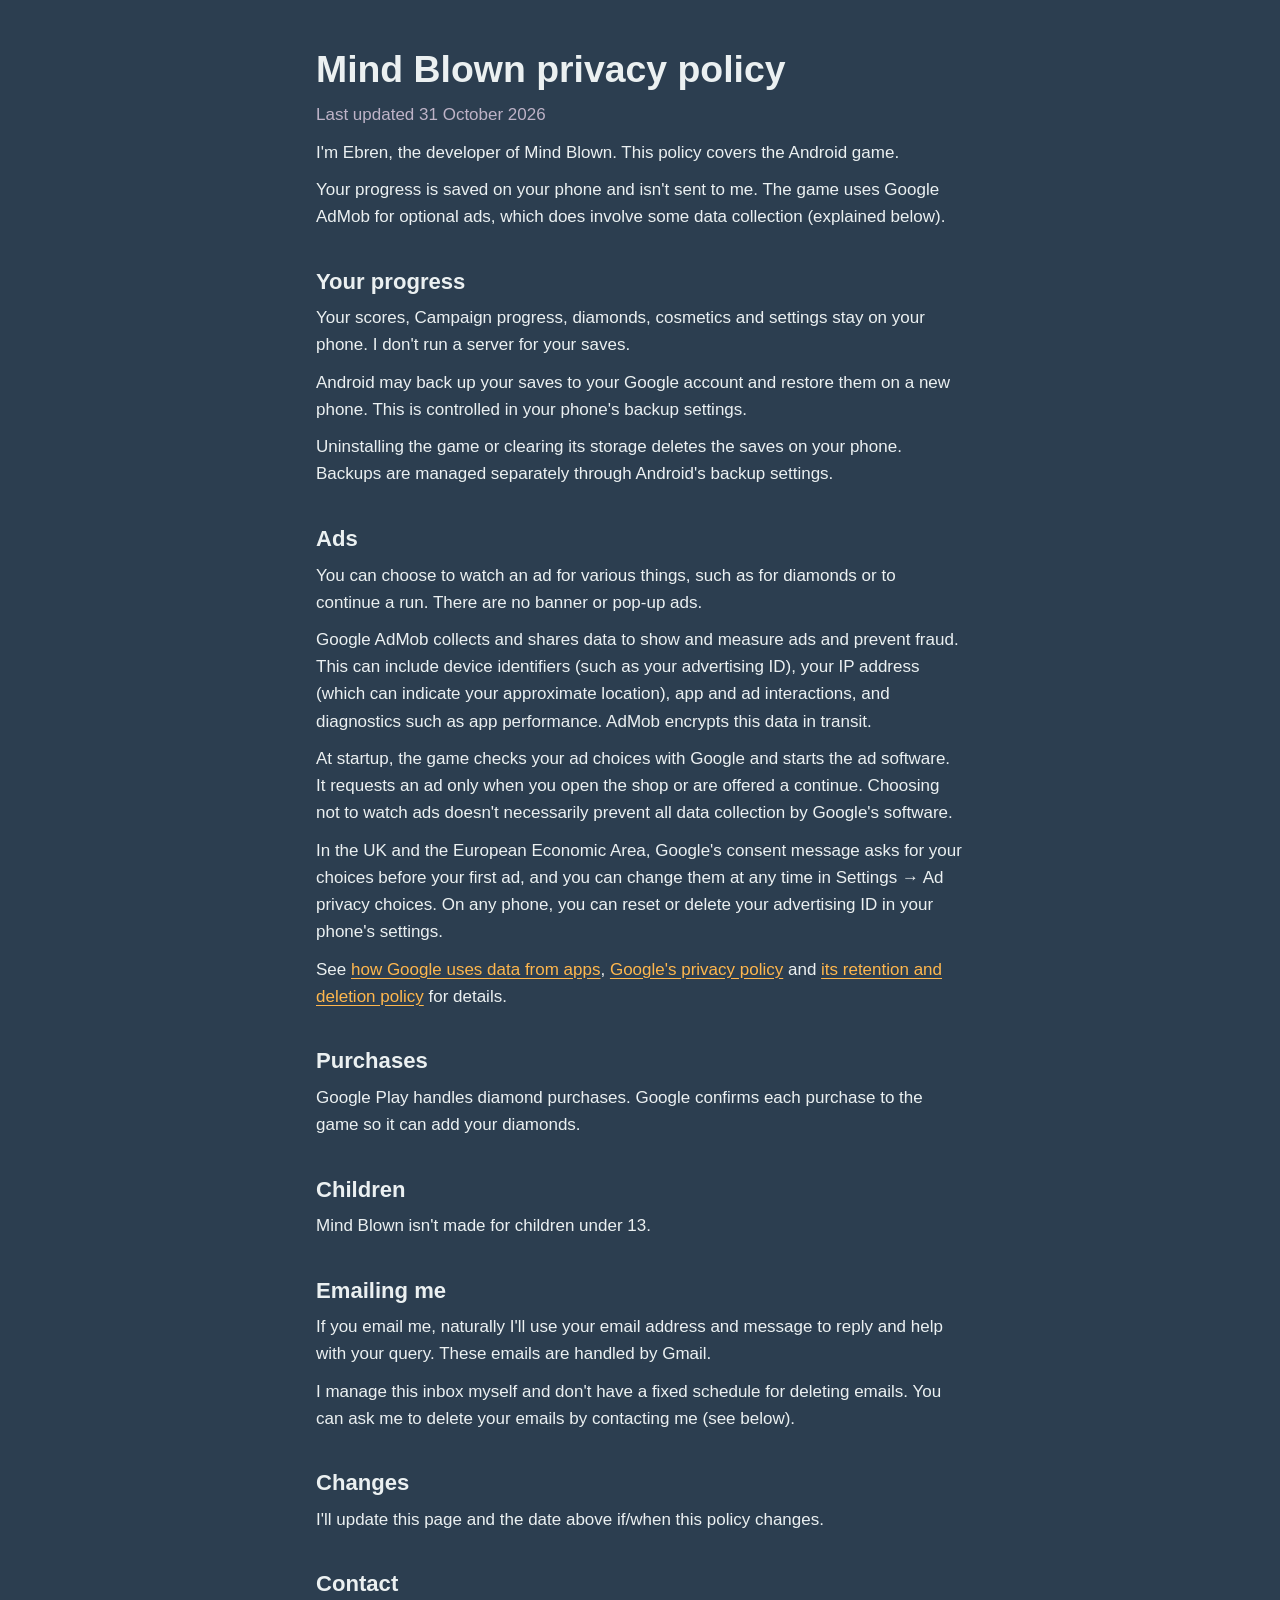
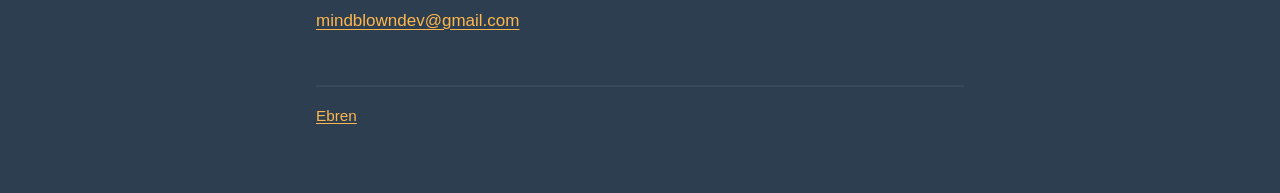
==== mindblown/privacy.html @ 54c49e57 "Add home page and Mind Blown privacy policy" ====
<!doctype html>
<html lang="en">
<head>
<meta charset="utf-8">
<meta name="viewport" content="width=device-width, initial-scale=1">
<title>Mind Blown privacy policy</title>
<meta name="description" content="What data the Mind Blown Android app uses, and what Google's ad software collects.">
<meta name="theme-color" content="#2c3e50">
<link rel="icon" href="icon.svg" type="image/svg+xml">
<link rel="stylesheet" href="../style.css">
</head>
<body>
<main>
  <h1>Mind Blown privacy policy</h1>
  <p class="muted">Last updated 31 October 2026</p>

  <p>I'm Ebren, the developer of Mind Blown. This policy covers the Android game.</p>
  <p>Your progress is saved on your phone and isn't sent to me. The game uses Google AdMob for optional ads, which does involve some data collection (explained below).</p>

  <h2>Your progress</h2>
  <p>Your scores, Campaign progress, diamonds, cosmetics and settings stay on your phone. I don't run a server for your saves.</p>
  <p>Android may back up your saves to your Google account and restore them on a new phone. This is controlled in your phone's backup settings.</p>
  <p>Uninstalling the game or clearing its storage deletes the saves on your phone. Backups are managed separately through Android's backup settings.</p>

  <h2>Ads</h2>
  <p>You can choose to watch an ad for various things, such as for diamonds or to continue a run. There are no banner or pop-up ads.</p>
  <p>Google AdMob collects and shares data to show and measure ads and prevent fraud. This can include device identifiers (such as your advertising ID), your IP address (which can indicate your approximate location), app and ad interactions, and diagnostics such as app performance. AdMob encrypts this data in transit.</p>
  <p>At startup, the game checks your ad choices with Google and starts the ad software. It requests an ad only when you open the shop or are offered a continue. Choosing not to watch ads doesn't necessarily prevent all data collection by Google's software.</p>
  <p>In the UK and the European Economic Area, Google's consent message asks for your choices before your first ad, and you can change them at any time in Settings → Ad privacy choices. On any phone, you can reset or delete your advertising ID in your phone's settings.</p>
  <p>See <a href="https://policies.google.com/technologies/partner-sites">how Google uses data from apps</a>, <a href="https://policies.google.com/privacy">Google's privacy policy</a> and <a href="https://policies.google.com/technologies/retention">its retention and deletion policy</a> for details.</p>

  <h2>Purchases</h2>
  <p>Google Play handles diamond purchases. Google confirms each purchase to the game so it can add your diamonds.</p>

  <h2>Children</h2>
  <p>Mind Blown isn't made for children under 13.</p>

  <h2>Emailing me</h2>
  <p>If you email me, naturally I'll use your email address and message to reply and help with your query. These emails are handled by Gmail.</p>
  <p>I manage this inbox myself and don't have a fixed schedule for deleting emails. You can ask me to delete your emails by contacting me (see below).</p>

  <h2>Changes</h2>
  <p>I'll update this page and the date above if/when this policy changes.</p>

  <h2>Contact</h2>
  <p><a href="mailto:mindblowndev@gmail.com">mindblowndev@gmail.com</a></p>

  <footer><a href="../">Ebren</a></footer>
</main>
</body>
</html>
---- style.css ----
/* Mind Blown's own colours (src/styles.css in the game) */
:root {
  --bg: #2c3e50;
  --text: #ebf0f1;
  --muted: #beb3c7;
  --link: #ffb74d;
  --rule: #34495e;
}

* { box-sizing: border-box; }

html {
  background: var(--bg);
  color: var(--text);
  font: 17px/1.6 Arial, sans-serif;
  -webkit-text-size-adjust: 100%;
}

body { margin: 0; background: var(--bg); }

main {
  max-width: 40rem;
  margin: 0 auto;
  padding: 48px 16px 64px;
}

h1, h2 {
  font-family: 'Segoe UI Black', 'Arial Black', Arial, sans-serif;
  line-height: 1.15;
  margin: 0;
}

h1 { font-size: 2.2rem; }
h2 { font-size: 1.3rem; margin: 2.25rem 0 0.5rem; }

p { margin: 0.6rem 0; }

a { color: var(--link); text-underline-offset: 0.15em; }
a:hover { text-decoration-thickness: 2px; }

.muted { color: var(--muted); }

.game {
  display: flex;
  gap: 20px;
  align-items: flex-start;
  margin-top: 2.25rem;
}

.game img { flex: none; width: 96px; height: 96px; }
.game h2 { margin-top: 0.25rem; }

footer {
  margin-top: 3rem;
  padding-top: 1rem;
  border-top: 2px solid var(--rule);
  font-size: 0.9rem;
}

@media (max-width: 26rem) {
  .game { flex-direction: column; gap: 12px; }
  .game img { width: 80px; height: 80px; }
}
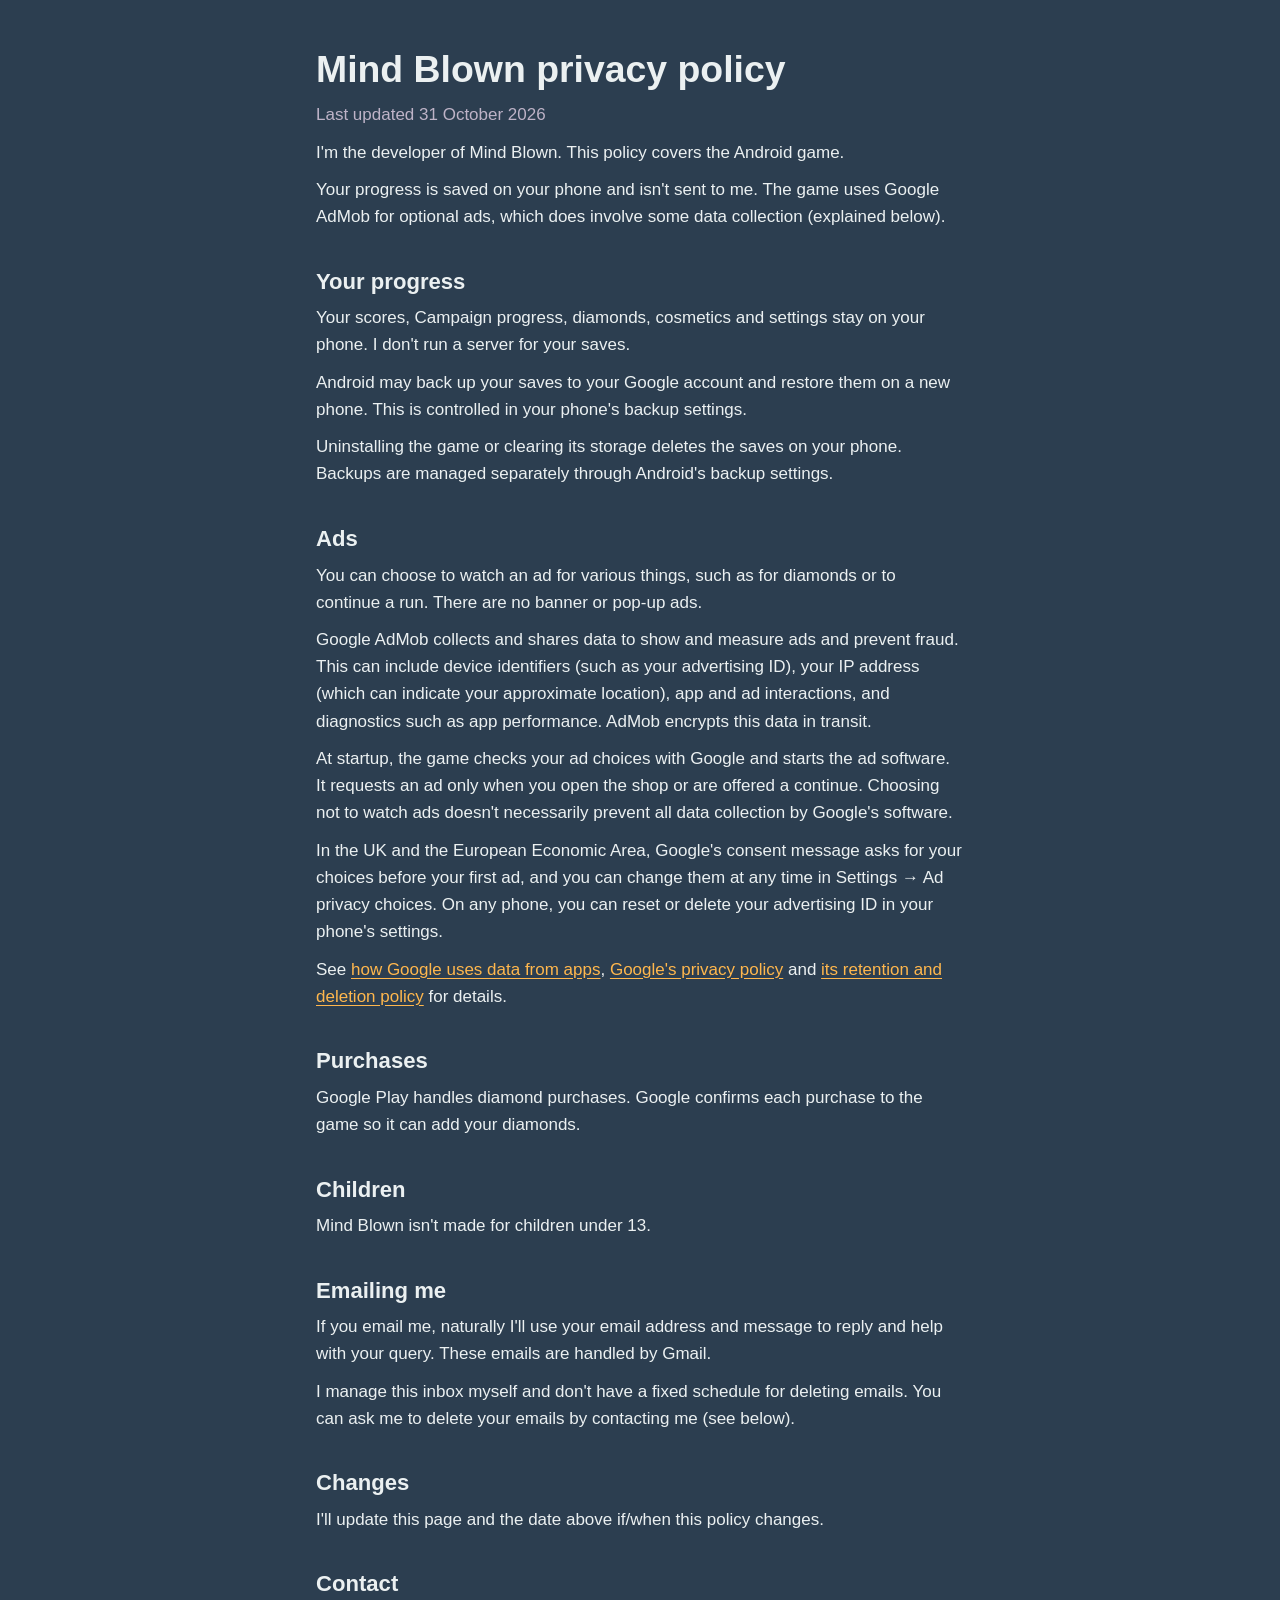
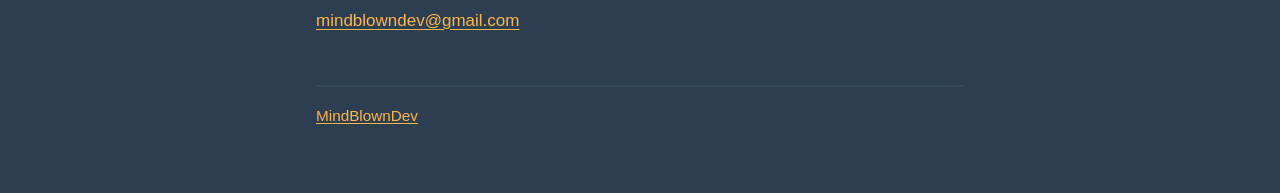
==== commit 80c0e5fe: "Replace name with MindBlownDev" ====
--- a/mindblown/privacy.html
+++ b/mindblown/privacy.html
@@ -14,7 +14,7 @@
   <h1>Mind Blown privacy policy</h1>
   <p class="muted">Last updated 31 October 2026</p>
 
-  <p>I'm Ebren, the developer of Mind Blown. This policy covers the Android game.</p>
+  <p>I'm the developer of Mind Blown. This policy covers the Android game.</p>
   <p>Your progress is saved on your phone and isn't sent to me. The game uses Google AdMob for optional ads, which does involve some data collection (explained below).</p>
 
   <h2>Your progress</h2>
@@ -45,7 +45,7 @@
   <h2>Contact</h2>
   <p><a href="mailto:mindblowndev@gmail.com">mindblowndev@gmail.com</a></p>
 
-  <footer><a href="../">Ebren</a></footer>
+  <footer><a href="../">MindBlownDev</a></footer>
 </main>
 </body>
 </html>
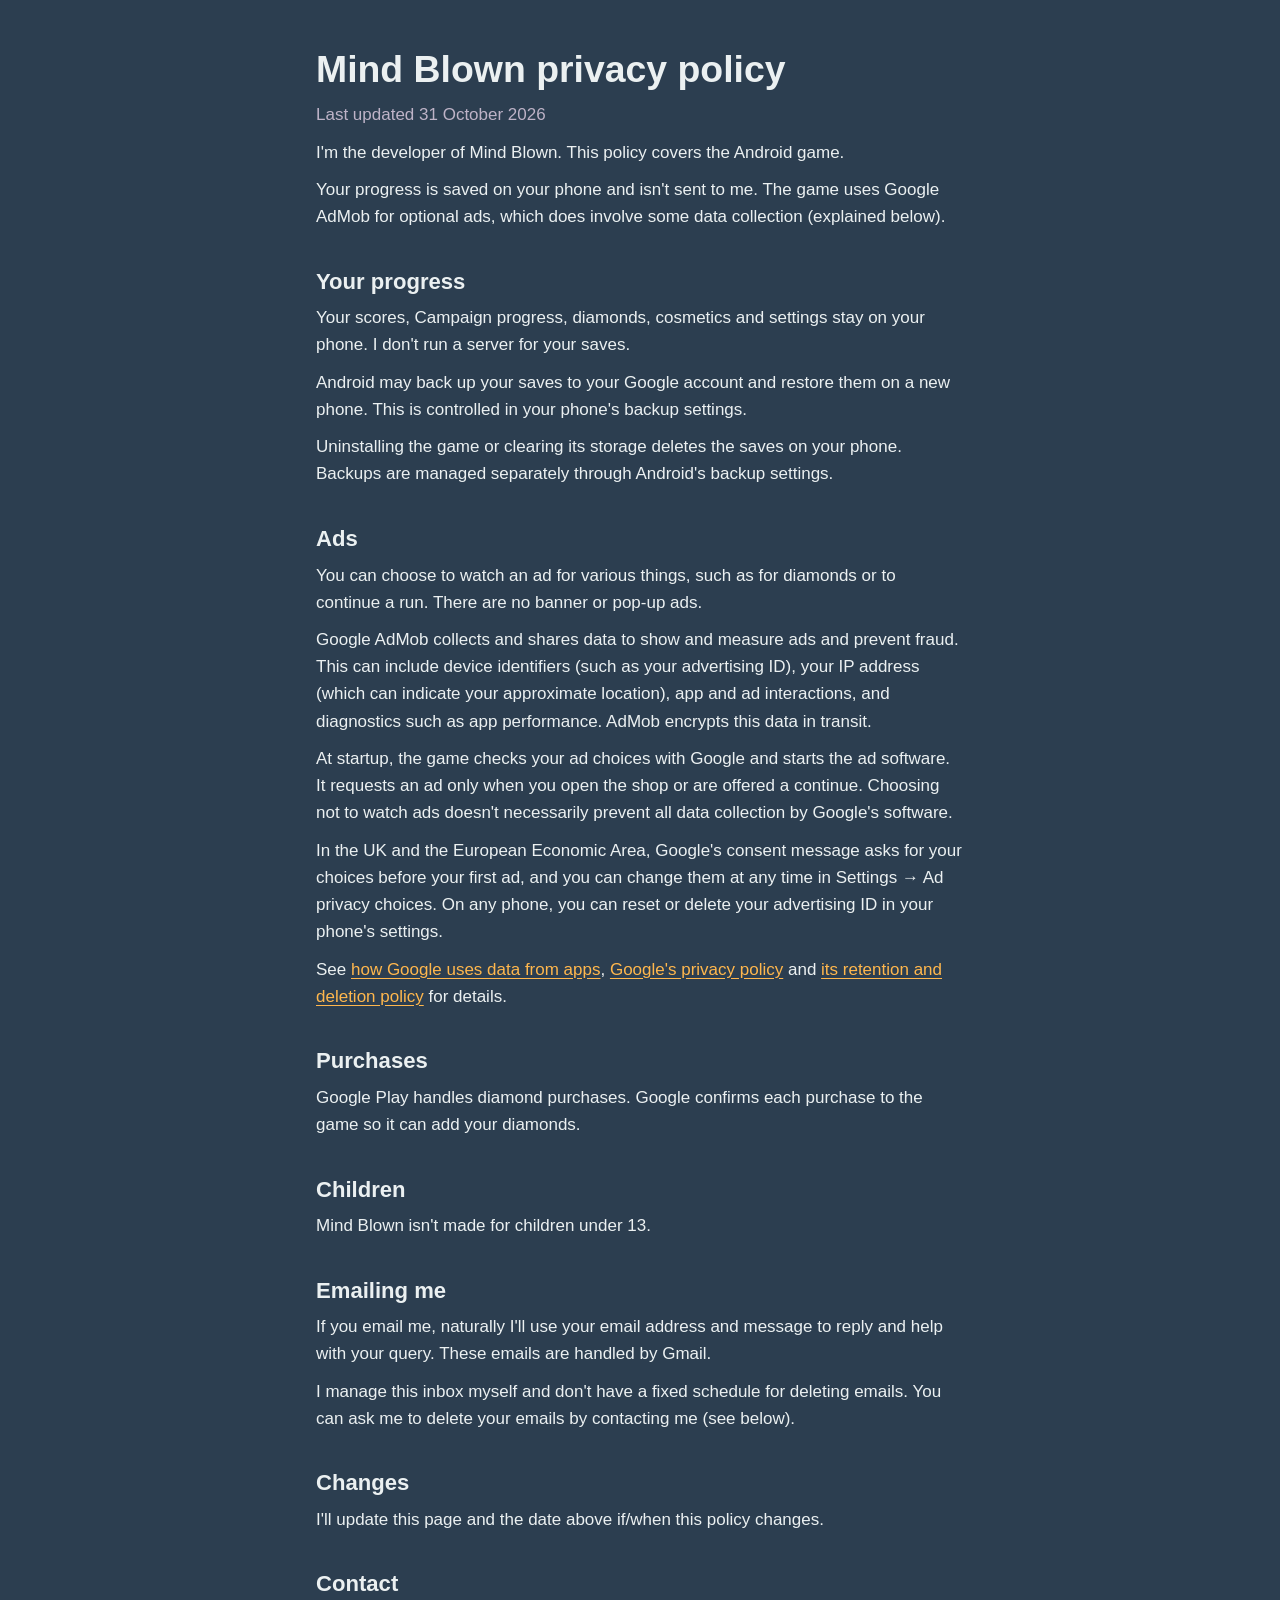
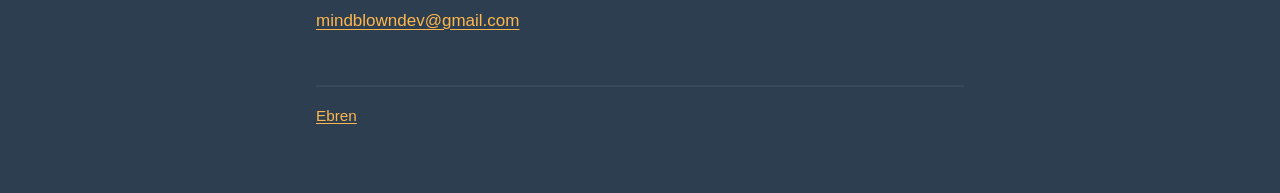
==== commit 71d2e2a9: "Rephrase, go back to including name" ====
--- a/mindblown/privacy.html
+++ b/mindblown/privacy.html
@@ -45,7 +45,7 @@
   <h2>Contact</h2>
   <p><a href="mailto:mindblowndev@gmail.com">mindblowndev@gmail.com</a></p>
 
-  <footer><a href="../">MindBlownDev</a></footer>
+  <footer><a href="../">Ebren</a></footer>
 </main>
 </body>
 </html>
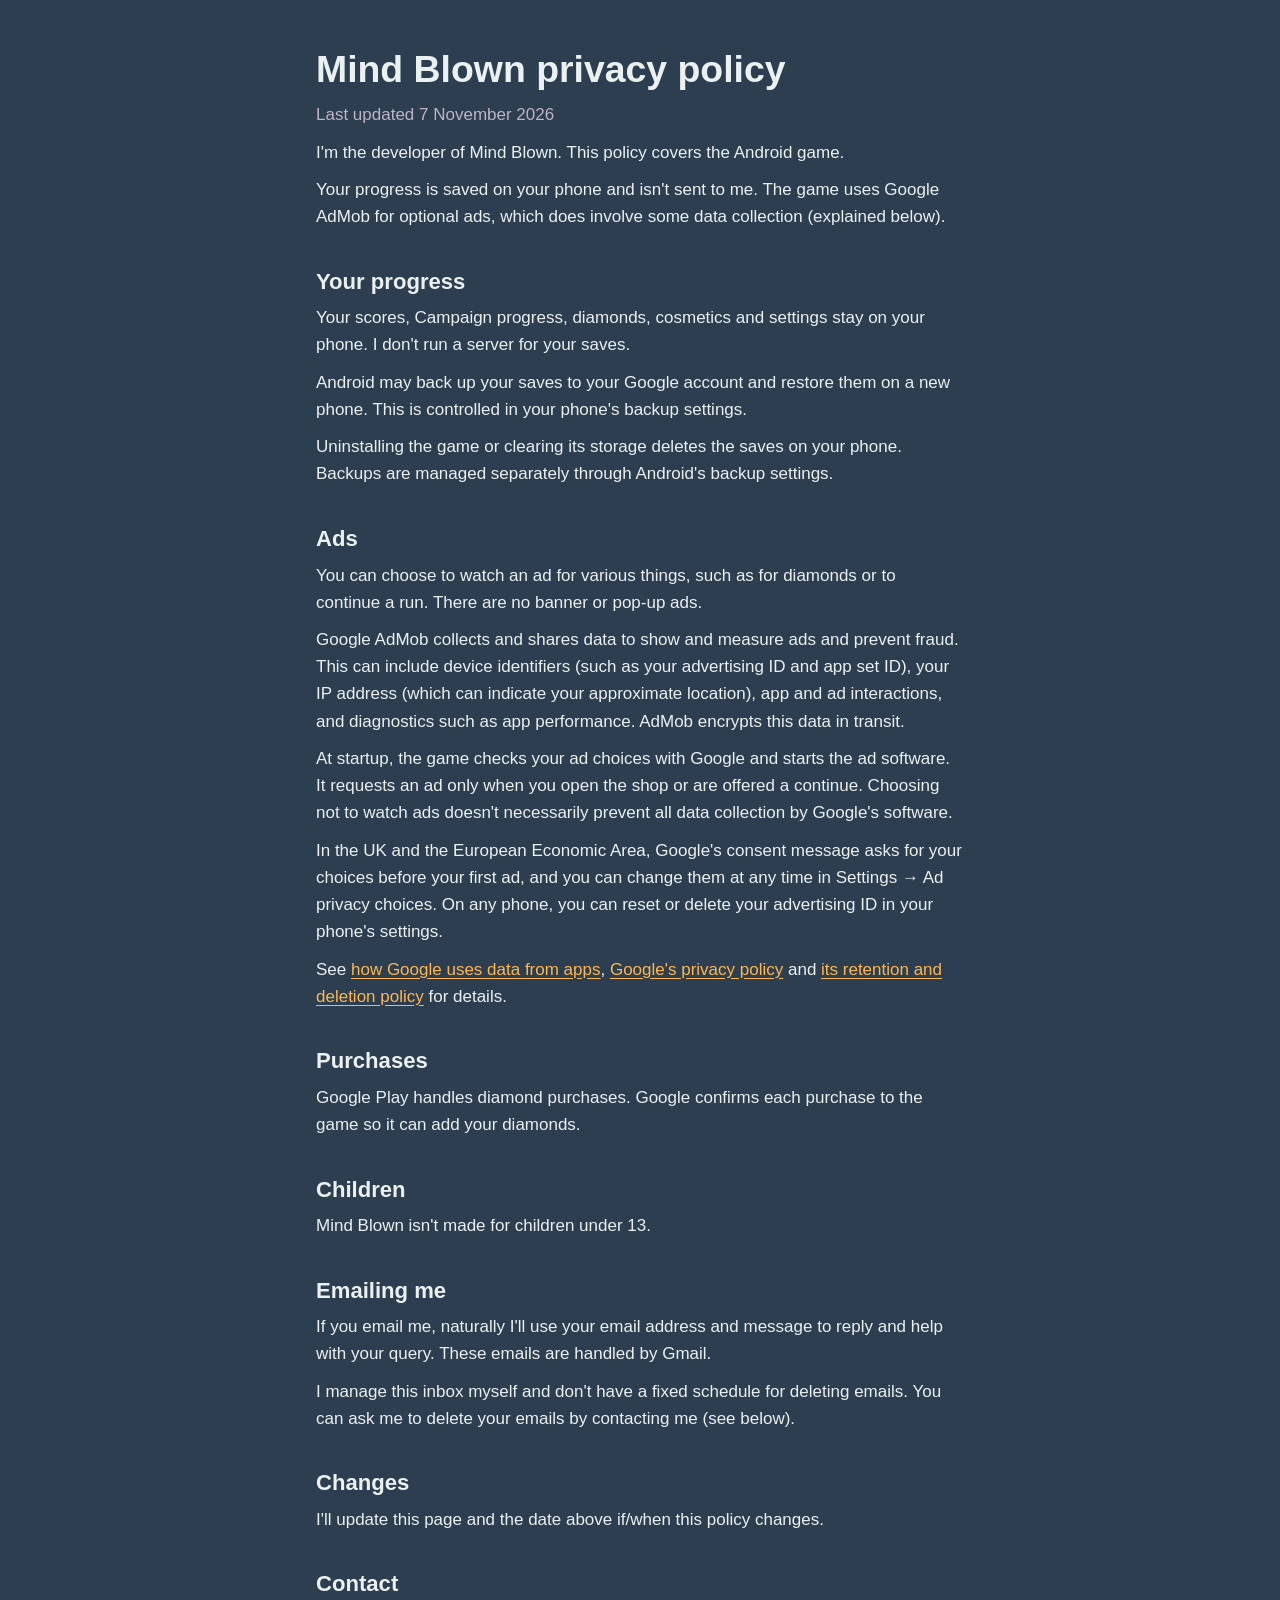
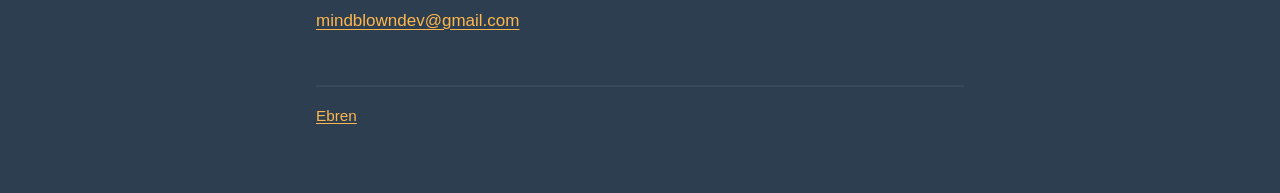
==== commit d94aa851: "Note app set ID" ====
--- a/mindblown/privacy.html
+++ b/mindblown/privacy.html
@@ -12,7 +12,7 @@
 <body>
 <main>
   <h1>Mind Blown privacy policy</h1>
-  <p class="muted">Last updated 31 October 2026</p>
+  <p class="muted">Last updated 7 November 2026</p>
 
   <p>I'm the developer of Mind Blown. This policy covers the Android game.</p>
   <p>Your progress is saved on your phone and isn't sent to me. The game uses Google AdMob for optional ads, which does involve some data collection (explained below).</p>
@@ -24,7 +24,7 @@
 
   <h2>Ads</h2>
   <p>You can choose to watch an ad for various things, such as for diamonds or to continue a run. There are no banner or pop-up ads.</p>
-  <p>Google AdMob collects and shares data to show and measure ads and prevent fraud. This can include device identifiers (such as your advertising ID), your IP address (which can indicate your approximate location), app and ad interactions, and diagnostics such as app performance. AdMob encrypts this data in transit.</p>
+  <p>Google AdMob collects and shares data to show and measure ads and prevent fraud. This can include device identifiers (such as your advertising ID and app set ID), your IP address (which can indicate your approximate location), app and ad interactions, and diagnostics such as app performance. AdMob encrypts this data in transit.</p>
   <p>At startup, the game checks your ad choices with Google and starts the ad software. It requests an ad only when you open the shop or are offered a continue. Choosing not to watch ads doesn't necessarily prevent all data collection by Google's software.</p>
   <p>In the UK and the European Economic Area, Google's consent message asks for your choices before your first ad, and you can change them at any time in Settings → Ad privacy choices. On any phone, you can reset or delete your advertising ID in your phone's settings.</p>
   <p>See <a href="https://policies.google.com/technologies/partner-sites">how Google uses data from apps</a>, <a href="https://policies.google.com/privacy">Google's privacy policy</a> and <a href="https://policies.google.com/technologies/retention">its retention and deletion policy</a> for details.</p>
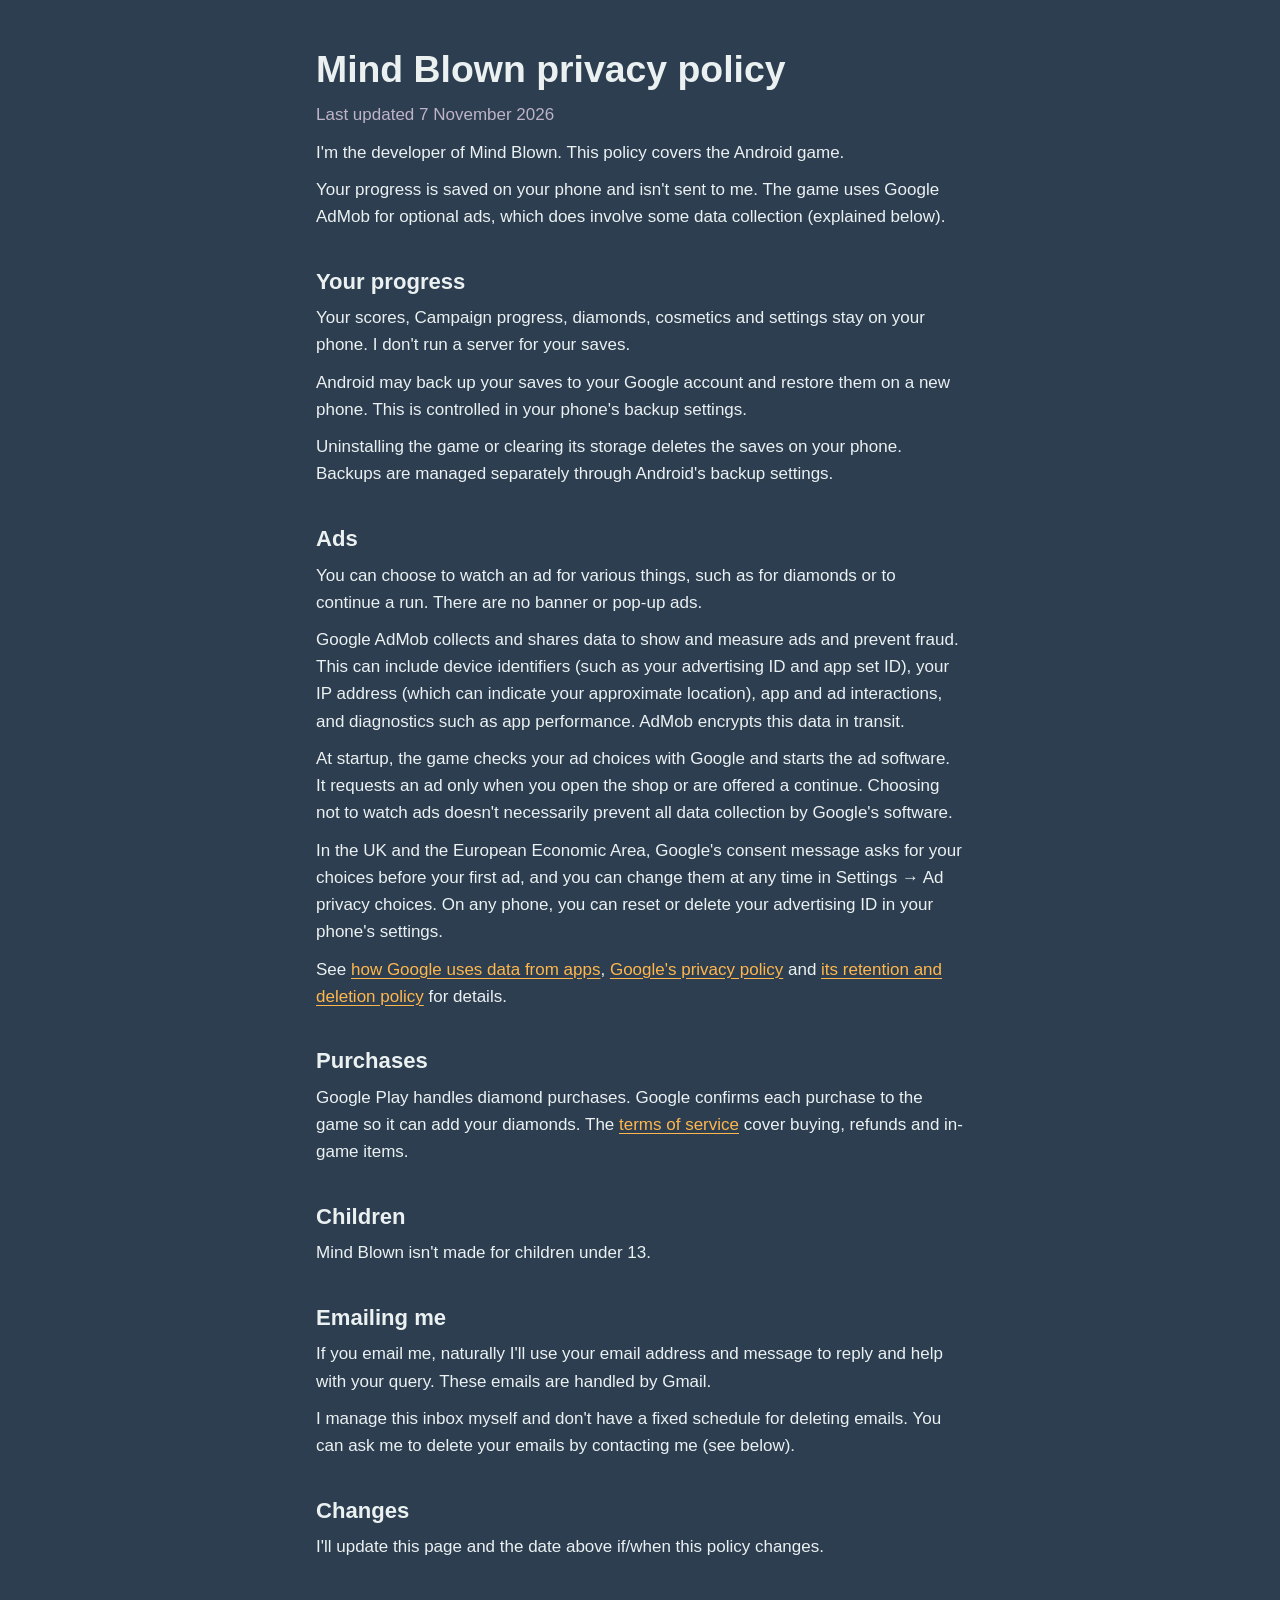
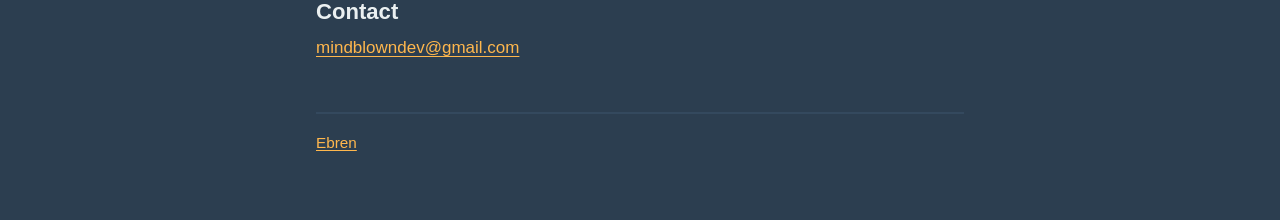
==== commit 9d5f08f4: "Clarify Mind Blown terms, purchase benefits and consumer rights" ====
--- a/mindblown/privacy.html
+++ b/mindblown/privacy.html
@@ -30,7 +30,7 @@
   <p>See <a href="https://policies.google.com/technologies/partner-sites">how Google uses data from apps</a>, <a href="https://policies.google.com/privacy">Google's privacy policy</a> and <a href="https://policies.google.com/technologies/retention">its retention and deletion policy</a> for details.</p>
 
   <h2>Purchases</h2>
-  <p>Google Play handles diamond purchases. Google confirms each purchase to the game so it can add your diamonds.</p>
+  <p>Google Play handles diamond purchases. Google confirms each purchase to the game so it can add your diamonds. The <a href="terms.html">terms of service</a> cover buying, refunds and in-game items.</p>
 
   <h2>Children</h2>
   <p>Mind Blown isn't made for children under 13.</p>
